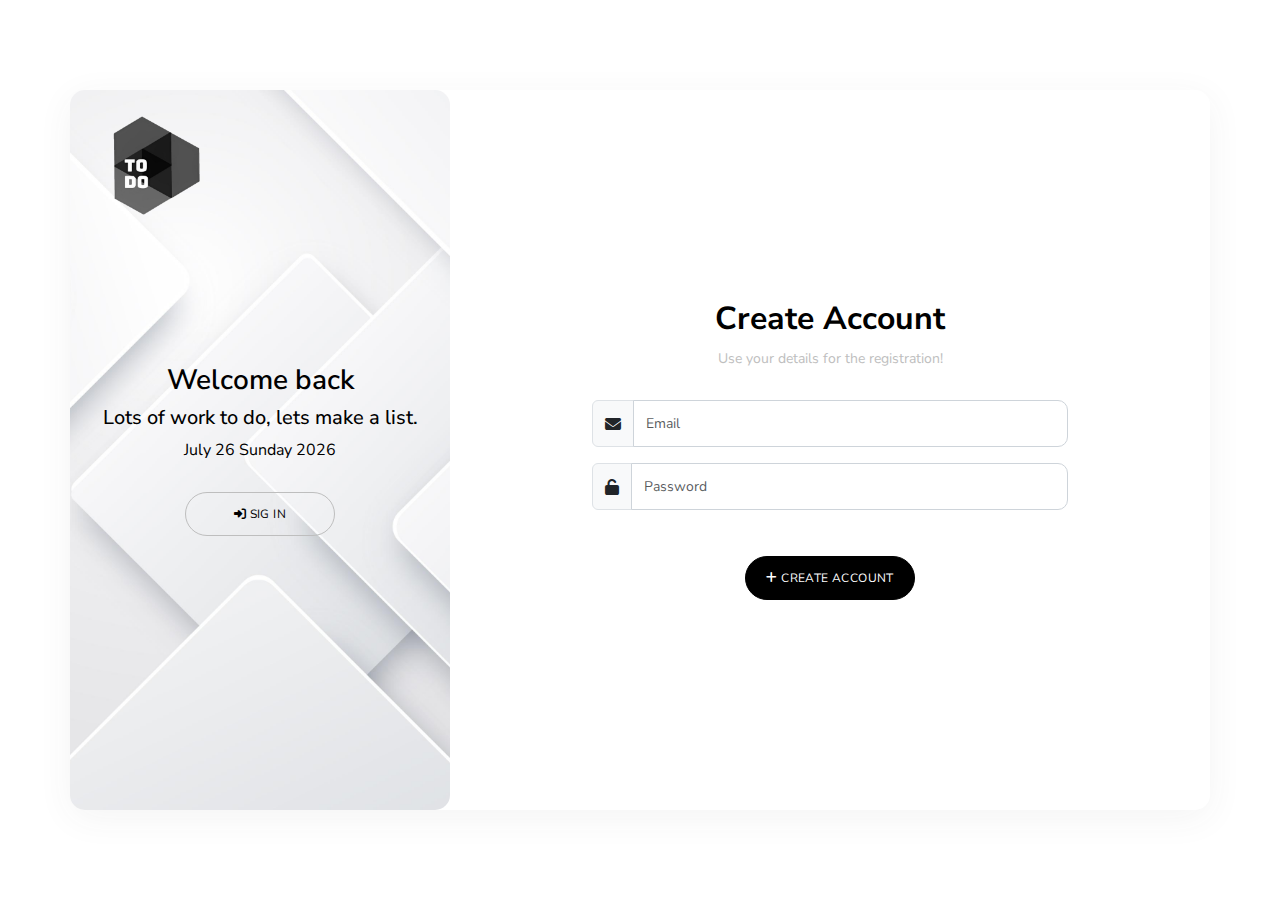
==== index.html @ 46b0718b "Demo del proyecto final del bootcamp de JS" ====
<!DOCTYPE html>
<html lang="en">

<head>
  <meta charset="UTF-8">
  <meta http-equiv="X-UA-Compatible" content="IE=edge">
  <meta http-equiv="X-UA-Compatible" content="IE=edge,chrome=1">
  <meta name="viewport" content="width=device-width, initial-scale=1.0">
  <meta name="HandheldFriendly" content="true">
  <title>To do with firebase Jose Armando Ramírez Rodríguez</title>

  <!-- Font Awesome icons -->
  <link rel="stylesheet" href="https://cdnjs.cloudflare.com/ajax/libs/font-awesome/6.3.0/css/all.min.css">

  <!-- bootstrap css cdn -->
  <link rel="stylesheet" href="https://cdnjs.cloudflare.com/ajax/libs/bootstrap/5.2.3/css/bootstrap.min.css">

  <link rel="stylesheet" type="text/css" href="css/style.css">

</head>

<body>

  <div class="container">
    <div class="row h-100">
      <div class="col-md-4 app-info">
        <div class="logo position-absolute">
          <a href="index.html"><img src="img/logo-black.png" alt="Logo" width="150"></a>
        </div>
        <div class="h-100 row align-items-center">
          <div class="app-info-details">
            <h3>Welcome back</h3>
            <h5>Lots of work to do, lets make a list.</h5>
            <div id="currentDateTime">
              <span id="date"></span>
              <span id="month"></span>
              <span id="year"></span>
              <span id="weekday"></span>
            </div>

            <a href="login.html" class="app-btn">
              <i class="fa fa-sign-in-alt"></i> Sig in
            </a>
          </div>
        </div>
      </div>
      <div class="col-md-8">
        <div class="h-100 align-items-center row">
          <div class="app-form">
            <h2>Create Account</h2>
            <small>Use your details for the registration!</small>
            <form class="form-group add add-user" id="signup-form">
              <div class="input-group mb-3">
                <span class="input-group-text"><i class="fa fa-envelope"></i></span>
                <input type="email" name="signupemail" class="form-control" placeholder="Email" id="email" required>
              </div>
              <div class="input-group mb-3">
                <span class="input-group-text"><i class="fa fa-unlock"></i></span>
                <input type="password" name="signuppassword" class="form-control" placeholder="Password" id="password"
                  required minlength="6">
              </div>
              <button type="submit" class="app-btn app-btn-fill"><i class="fa fa-plus"></i> Create Account</button>
            </form>

          </div>
        </div>
      </div>
    </div>
  </div>


  <!-- bootstrap js cdn -->
  <script src="https://cdnjs.cloudflare.com/ajax/libs/bootstrap/5.2.3/js/bootstrap.min.js"></script>
  <script src="https://cdnjs.cloudflare.com/ajax/libs/bootstrap/5.2.3/js/bootstrap.bundle.min.js"></script>
  <script type="text/javascript" src="js/main.bundle.js"></script>
</body>

</html>
---- css/style.css ----
@import url('https://fonts.googleapis.com/css2?family=Nunito+Sans:wght@200;300;400;600;700&display=swap');

* {
  margin: 0;
  padding: 0;
  box-sizing: border-box;
}

html,
body {
  width: 100%;
  height: 100%;
  margin: 0;
  padding: 0;
  overflow-y: auto;
  overflow-x: hidden;
  font-family: 'Nunito Sans', sans-serif;
}

.container {
  background: #ffffff;
  box-shadow: 0 8px 36px rgb(67 67 67 / 6%);
  border-radius: 15px;
  height: 80vh;
  margin-top: 10vh;
}

.logo {
  position: absolute;
}

.app-info {
  background: url(../img/body-background.jpg);
  background-repeat: no-repeat;
  background-size: cover;
  background-position: center center;
  text-align: center;
  border-radius: 15px;
}

.app-info-details {
  color: #000000;
}

.app-info-details h3 {
  font-weight: 600;
}

.app-form {
  max-width: 500px;
  text-align: center;
  justify-content: center;
  margin: 0 auto;
}

.app-form h2 {
  font-weight: 700;
  color: #000000;
}

.app-form small {
  color: #bebebe;
}

.app-btn {
  text-decoration: none;
  /* background: transparent; */
  border: 1px #bebebe solid;
  color: #000000;
  font-size: 12px;
  text-transform: uppercase;
  padding: 12px 20px;
  display: inline-block;
  min-width: 150px;
  border-radius: 24px;
  margin-top: 30px;
  letter-spacing: 0.4px;
  transition: all ease 0.4s;
}

.app-btn:hover {
  box-shadow: 0 8px 36px rgb(67 67 67 / 20%);
  background-color: #000000;
  color: #ffffff;
  border: 1px solid #000000;
}

.app-btn-fill {
  color: #ffffff;
  background: #000000;
  border: 1px solid #000000;
}

.app-btn-fill:hover {
  background-color: #ffffff;
  color: #000000;
}

.form-group input {
  width: 100%;
}

.input-group {
  flex-wrap: nowrap;
}

form.form-group {
  margin-top: 30px;
}

form.form-group input {
  padding: 12px;
  border: 1px solid #ced4da;
  font-size: 14px;
  outline: none;
  border-radius: 10px;
}

.form-control:focus {
  outline: none;
  background: #ffffff;
}

.error {
  color: #e4002b;
  font-size: 14px;
  font-weight: 600;
}

.user-info {
  padding: 30px;
  background-color: #fafafa;
}

.user-info .h-100 {
  align-items: flex-end;
}

.todo-container {
  display: flex;
  flex-direction: column;
  justify-content: center;
  align-items: flex-start;
  max-height: 60vh;
  overflow-y: scroll;
  overflow-x: hidden;
}

.todo-box {
  display: flex;
  flex-direction: row;
  justify-content: space-between;
  align-items: center;
  background: #fafafa;
  margin: 5px;
  padding: 12px 15px;
  font-size: 14px;
  font-weight: 600;
  border-radius: 8px;
  width: 100%;
}

.todo-box button {
  color: red;
  border: hidden;
  outline: none;
  cursor: pointer;
  background: transparent;
}
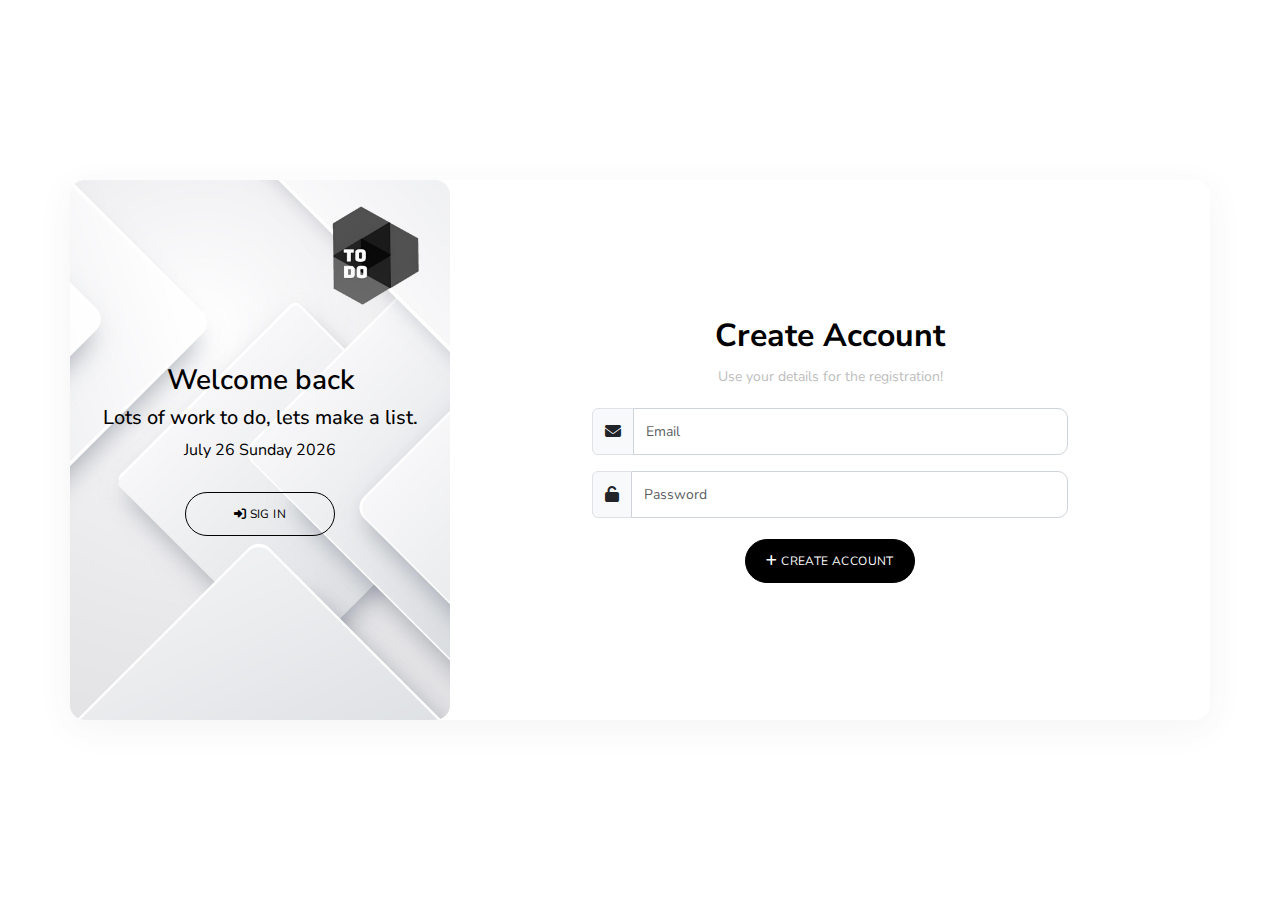
==== commit 8ad54688: "Ajustes responsivos varios" ====
--- a/index.html
+++ b/index.html
@@ -24,7 +24,7 @@
   <div class="container">
     <div class="row h-100">
       <div class="col-md-4 app-info">
-        <div class="logo position-absolute">
+        <div class="logo">
           <a href="index.html"><img src="img/logo-black.png" alt="Logo" width="150"></a>
         </div>
         <div class="h-100 row align-items-center">
@@ -44,7 +44,7 @@
           </div>
         </div>
       </div>
-      <div class="col-md-8">
+      <div class="col-md-8 mt-4 mt-md-0">
         <div class="h-100 align-items-center row">
           <div class="app-form">
             <h2>Create Account</h2>
--- a/css/style.css
+++ b/css/style.css
@@ -21,12 +21,14 @@
   background: #ffffff;
   box-shadow: 0 8px 36px rgb(67 67 67 / 6%);
   border-radius: 15px;
-  height: 80vh;
-  margin-top: 10vh;
+  height: 60vh;
+  margin-top: 20vh;
 }
 
 .logo {
   position: absolute;
+  top: -15px;
+  left: 30%;
 }
 
 .app-info {
@@ -36,6 +38,8 @@
   background-position: center center;
   text-align: center;
   border-radius: 15px;
+  margin-top: 25px;
+  padding: 30px;
 }
 
 .app-info-details {
@@ -64,8 +68,7 @@
 
 .app-btn {
   text-decoration: none;
-  /* background: transparent; */
-  border: 1px #bebebe solid;
+  border: 1px #000000 solid;
   color: #000000;
   font-size: 12px;
   text-transform: uppercase;
@@ -89,6 +92,7 @@
   color: #ffffff;
   background: #000000;
   border: 1px solid #000000;
+  margin-top: 5px;
 }
 
 .app-btn-fill:hover {
@@ -105,7 +109,7 @@
 }
 
 form.form-group {
-  margin-top: 30px;
+  margin-top: 20px;
 }
 
 form.form-group input {
@@ -141,7 +145,7 @@
   flex-direction: column;
   justify-content: center;
   align-items: flex-start;
-  max-height: 60vh;
+  max-height: 100px;
   overflow-y: scroll;
   overflow-x: hidden;
 }
@@ -166,4 +170,21 @@
   outline: none;
   cursor: pointer;
   background: transparent;
+}
+
+
+
+@media only screen and (min-width: 600px) {
+  .logo {
+    top: 20%;
+    left: 23.5%;
+  }
+
+  .app-info {
+    margin-top: 0;
+  }
+
+  .mt-md-6 {
+    margin-top: 20vh !important;
+  }
 }